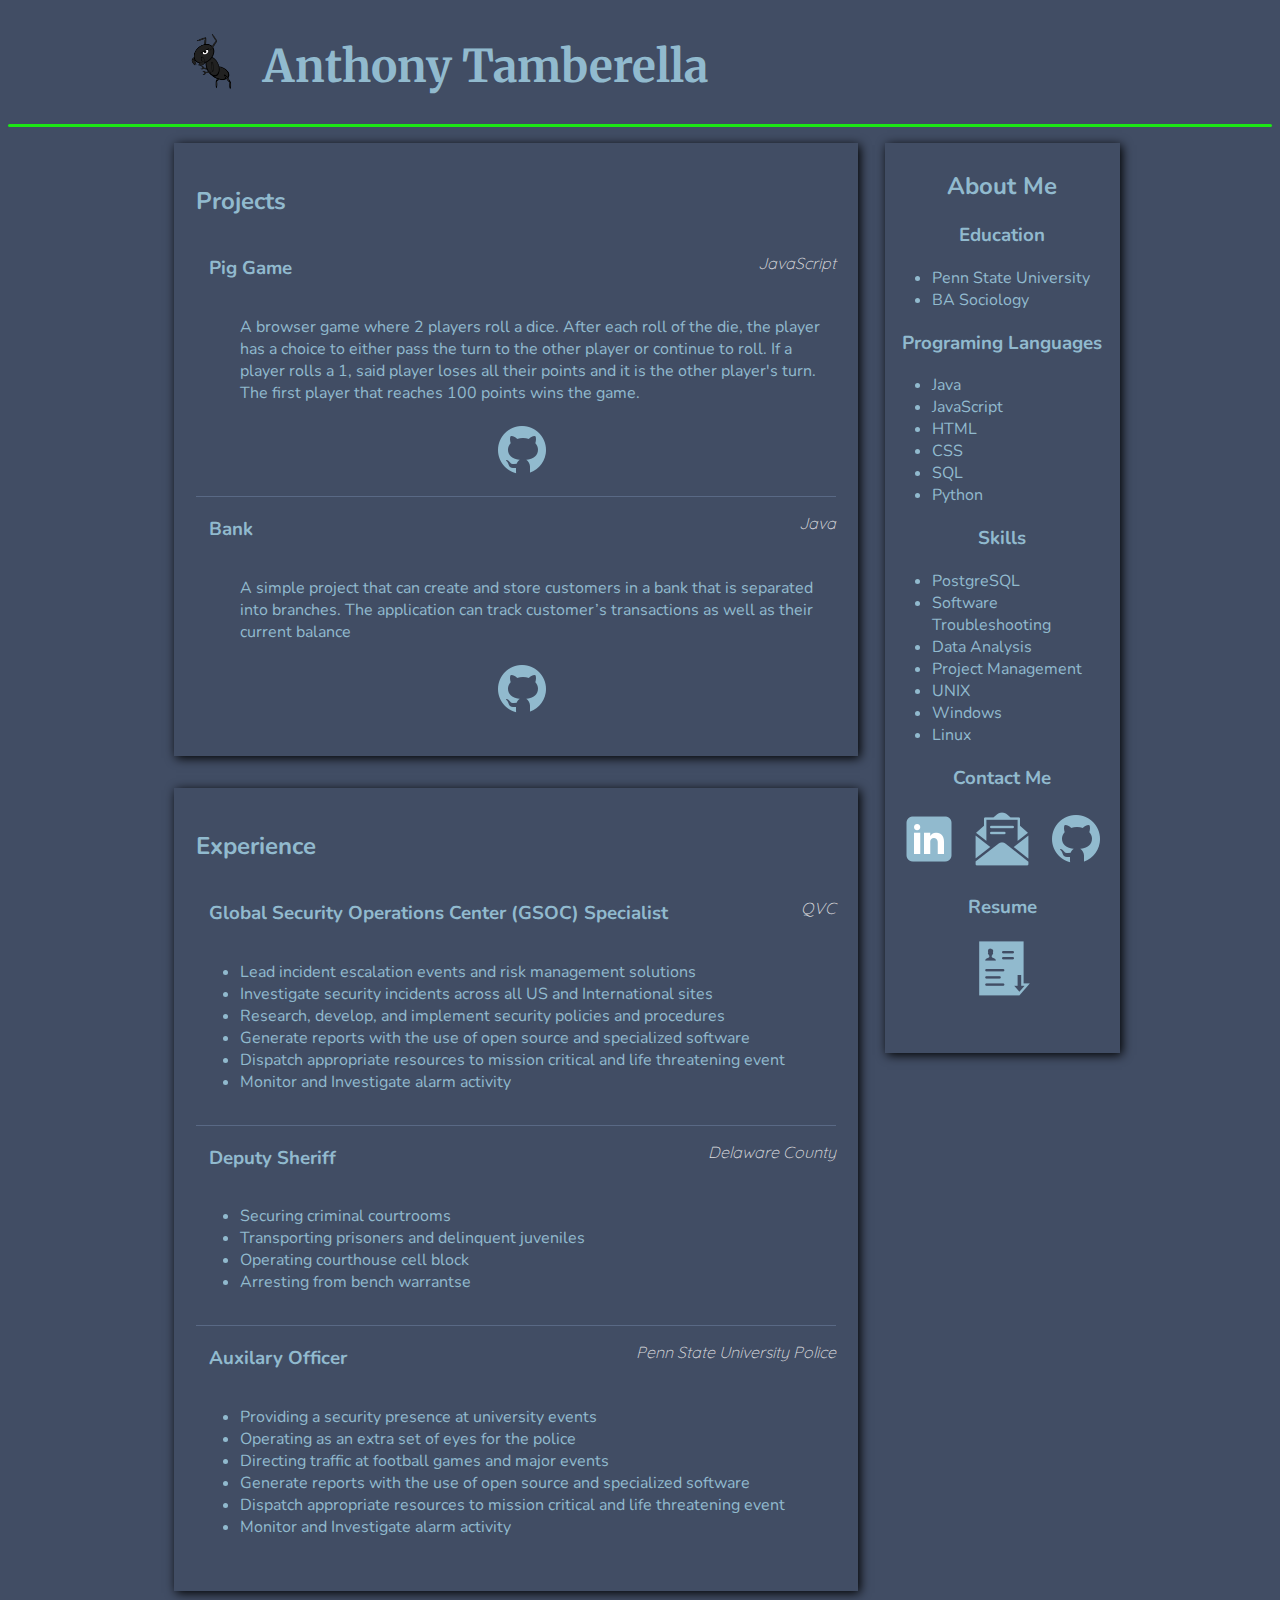
==== index.html @ fe9c90d5 "made mobile friendly" ====
<!DOCTYPE html>
<html lang="en">
  <head>
    <meta charset="UTF-8" />
    <meta http-equiv="X-UA-Compatible" content="IE=edge" />
    <meta name="viewport" content="width=device-width, initial-scale=1.0" />
    <link rel="stylesheet" href="style.css" />
    <link rel="preconnect" href="https://fonts.googleapis.com">
<link rel="preconnect" href="https://fonts.gstatic.com" crossorigin>
<link href="https://fonts.googleapis.com/css2?family=Quicksand:wght@300&display=swap" rel="stylesheet">
<link rel="preconnect" href="https://fonts.googleapis.com">
<link rel="preconnect" href="https://fonts.gstatic.com" crossorigin>
<link href="https://fonts.googleapis.com/css2?family=Nunito&display=swap" rel="stylesheet"> 
<link rel="preconnect" href="https://fonts.googleapis.com">
<link rel="preconnect" href="https://fonts.gstatic.com" crossorigin>
<link href="https://fonts.googleapis.com/css2?family=Merriweather:wght@300&display=swap" rel="stylesheet"> 
    <title>Anthony Tamberella
    </title>
  </head>
  <body>
    <header>
      <img src="Ant.png" alt="" />
      <h1>Anthony Tamberella</h1>
    </header>
      </section>
    <div class="nav"></div>
    <div class="format">
        <div class="mainContent">
            <section class="card">
                <h2 class="sectionTitle">Projects</h2>
                 <div class="grid">
                    <h3 class="name">Pig Game</h3>
                    <h3 class="programLang">JavaScript</h3>
                     <p class="content">
                        A browser game where 2 players roll a dice. After each roll of the
                        die, the player has a choice to either pass the turn to the other
                        player or continue to roll. If a player rolls a 1, said player loses
                        all their points and it is the other player's turn. The first player
                        that reaches 100 points wins the game.
                    </p>
                    <a href="https://github.com/Anttam/javascriptCourse/tree/master/07-Pig-Game/starter"><img src="github-60.png" alt="link to gihub"/></a >
      </div>
      <div class="grid last">
        <h3 class="name">Bank</h3>
        <h3 class="programLang">Java</h3>
        <p class="content">
          A simple project that can create and store customers in a bank that is
          separated into branches. The application can track customer’s
          transactions as well as their current balance
        </p>
        <a href="https://github.com/Anttam/Bank"><img src="github-60.png" alt="link to gihub"/></a>
      </div>
    </section>
</section>
<section class="card">
  <h2 class="sectionTitle">Experience</h2>
  <div class="grid">
    <h3 class="name">Global Security Operations Center (GSOC) Specialist</h3>
    <h3 class="programLang">QVC</h3>
    <ul class="content">
        <li>Lead incident escalation events and risk management solutions</li>
        <li>Investigate security incidents across all US and International sites</li>
        <li>Research, develop, and implement security policies and procedures
        </li>
        <li>Generate reports with the use of open source and specialized software</li>
        <li>Dispatch appropriate resources to mission critical and life threatening event</li>
        <li>Monitor and Investigate alarm activity</li>
    </ul>
  </div>
  <div class="grid">
    <h3 class="name">Deputy Sheriff</h3>
    <h3 class="programLang">Delaware County </h3>
    <ul class="content">
        <li>Securing criminal courtrooms</li>
        <li>Transporting prisoners and delinquent juveniles </li>
        <li>Operating courthouse cell block </li>
        <li>Arresting from bench warrantse</li>
    </ul> 
  </div>
  <div class="grid last">
    <h3 class="name">Auxilary Officer</h3>
    <h3 class="programLang">Penn State University Police </h3>
    <ul class="content">
        <li>Providing a security presence at university events </li>
        <li>Operating as an extra set of eyes for the police</li>
        <li>Directing traffic at football games and major events</li>
        <li>Generate reports with the use of open source and specialized software</li>
        <li>Dispatch appropriate resources to mission critical and life threatening event</li>
        <li>Monitor and Investigate alarm activity</li>
    </ul>
  </div>
</div>
<div class="about">
    <section class="about-card">
        <h2 class="sectionTitle">About Me</h2>
            <h3 class="name">Education</h3>
             <ul>
                 <li>Penn State University</li>
                    <li>BA Sociology</li>
             </ul>
            <h3 class="name">Programing Languages</h3>
             <ul>
                 <li>Java</li>
                    <li>JavaScript</li>
                    <li>HTML</li>
                    <li>CSS</li>
                    <li>SQL</li>
                    <li>Python</li>
             </ul>
             <h3 class="name">Skills</h3>
             <ul>
                 <li>PostgreSQL</li>
                    <li>Software Troubleshooting</li>
                    <li>Data Analysis</li>
                    <li>Project Management </li>
                    <li>UNIX</li>
                    <li>Windows</li>
                    <li>Linux</li>
             </ul>
             <h3>Contact Me</h3>
             <ul class = "contact-container">
               <li><a href="https://www.linkedin.com/in/anthony-tamberella-30140011b/"><img src="linkedin-60.png" alt="linkedin icon" /></a></li>
               <li><a href="mailto:anttam95@gmail.com"><img src="email-open-60.png" alt="email icon" /></a></li>
               <li><a href="https://github.com/Anttam"><img src="github-60.png" alt="github icon" /></a></li>
             </ul>
             <h3>Resume</h3>
             <a href="Anthony Tamberella Resume.pdf" > <img src="download-resume-60.png" alt="resume download" /></a>
</section>
</div>
</section>
  </body>
</html>
---- style.css ----
/* colors
dark blue                   #414D64
accent light blue           #596985
very light blue          #91BACE
gray                     #5A656C
 */

body{
    background-color:  #414D64 ;
    color: #91BACE;
    font-family: 'Nunito', sans-serif;
}
header{
   display:flex;
    max-width: 960px;
    margin: auto;
}
header img {
    height: 65px;
    width: 65px;
    margin-top: 1.3rem;
    margin-left: 2%;
}
header h1{
    align-self: center;
    font-family: 'Merriweather', serif;
    margin-left: 2%;
    font-size: 45px; 
    min-width: 400px;
}
 .nav{
    height: 3px;
    background-color: #1CE815;
    border-radius: 15px;
    -moz-border-radius: 15px;
}
section {
    margin-top: 1rem;
    margin-left: 2%;
    margin-bottom: 2rem;
    max-width: 40rem;
    padding: 3%;
    box-shadow: 2px 2px 10px 0px black;
}

.format{
    display: flex;
  max-width: 960px;
  margin: auto;
}
.about{
    position: static;
    width: 24rem;
}
.mainContent{
    position: static;
    width: 75%
   
}
.card{
      max-width: 40rem;
}

.grid{
    display: grid;
    padding-left: 2%;
    padding-bottom: 1rem;
      border-bottom-style: solid;
      border-bottom-width: 1px;
      border-bottom-color:  #596985;
}

.name{
    grid-column: 1;
    grid-row: 1;
}
.programLang{
    grid-column: 3;
    color:#E0E0E2;
    font-family: 'Quicksand', sans-serif;
    font-style: italic;
    font-weight: 100;
    font-size:medium;
    grid-row:1;
    text-align: right;
}

.content{
    padding-left: 5%;
    grid-row: 2;
    grid-column-end: span 3;
}
.grid a{
    display: flex;
    grid-row: 3;
    grid-column: 1;
    justify-content: center;
    align-self: center;
    grid-column-end: span 3;
}
.grid.last{
    border-bottom-style: none;
}
.about {
    width: 25%;
    text-align: center;
}
.about-card{
    padding-bottom: 3rem;
}
.about ul{
    text-align: left;
}
.contact-container{
    display: flex;
    padding-left: 0;
    list-style-type: none;
    justify-content: space-around;
    align-items: center;
}

@media screen and (max-width: 500px) {
    body{
        width: 92%;
    }
    .format {
        display: block;
      width: 100%;
    }
    .mainContent{
        width: 100%;
    }
    .about{
        width: 100%;
    }
    header{
        display :flex;
        margin-left: 0;
        margin-right: 1px;
    }
    header img{
        height: 45px;
        width: 45px;
        margin-top: 0;
        margin-left: 0;
        padding-top: 1rem;
        
    }
    header h1{
        font-size:  22px;
        align-self:flex-end;
        margin-left: -1px;
        padding-top: 1rem;   
  }
  .grid {
      padding-bottom: 1rem;
      border-bottom-style: solid;
      border-bottom-width: 1px;
      border-bottom-color:  #596985;
  }
}
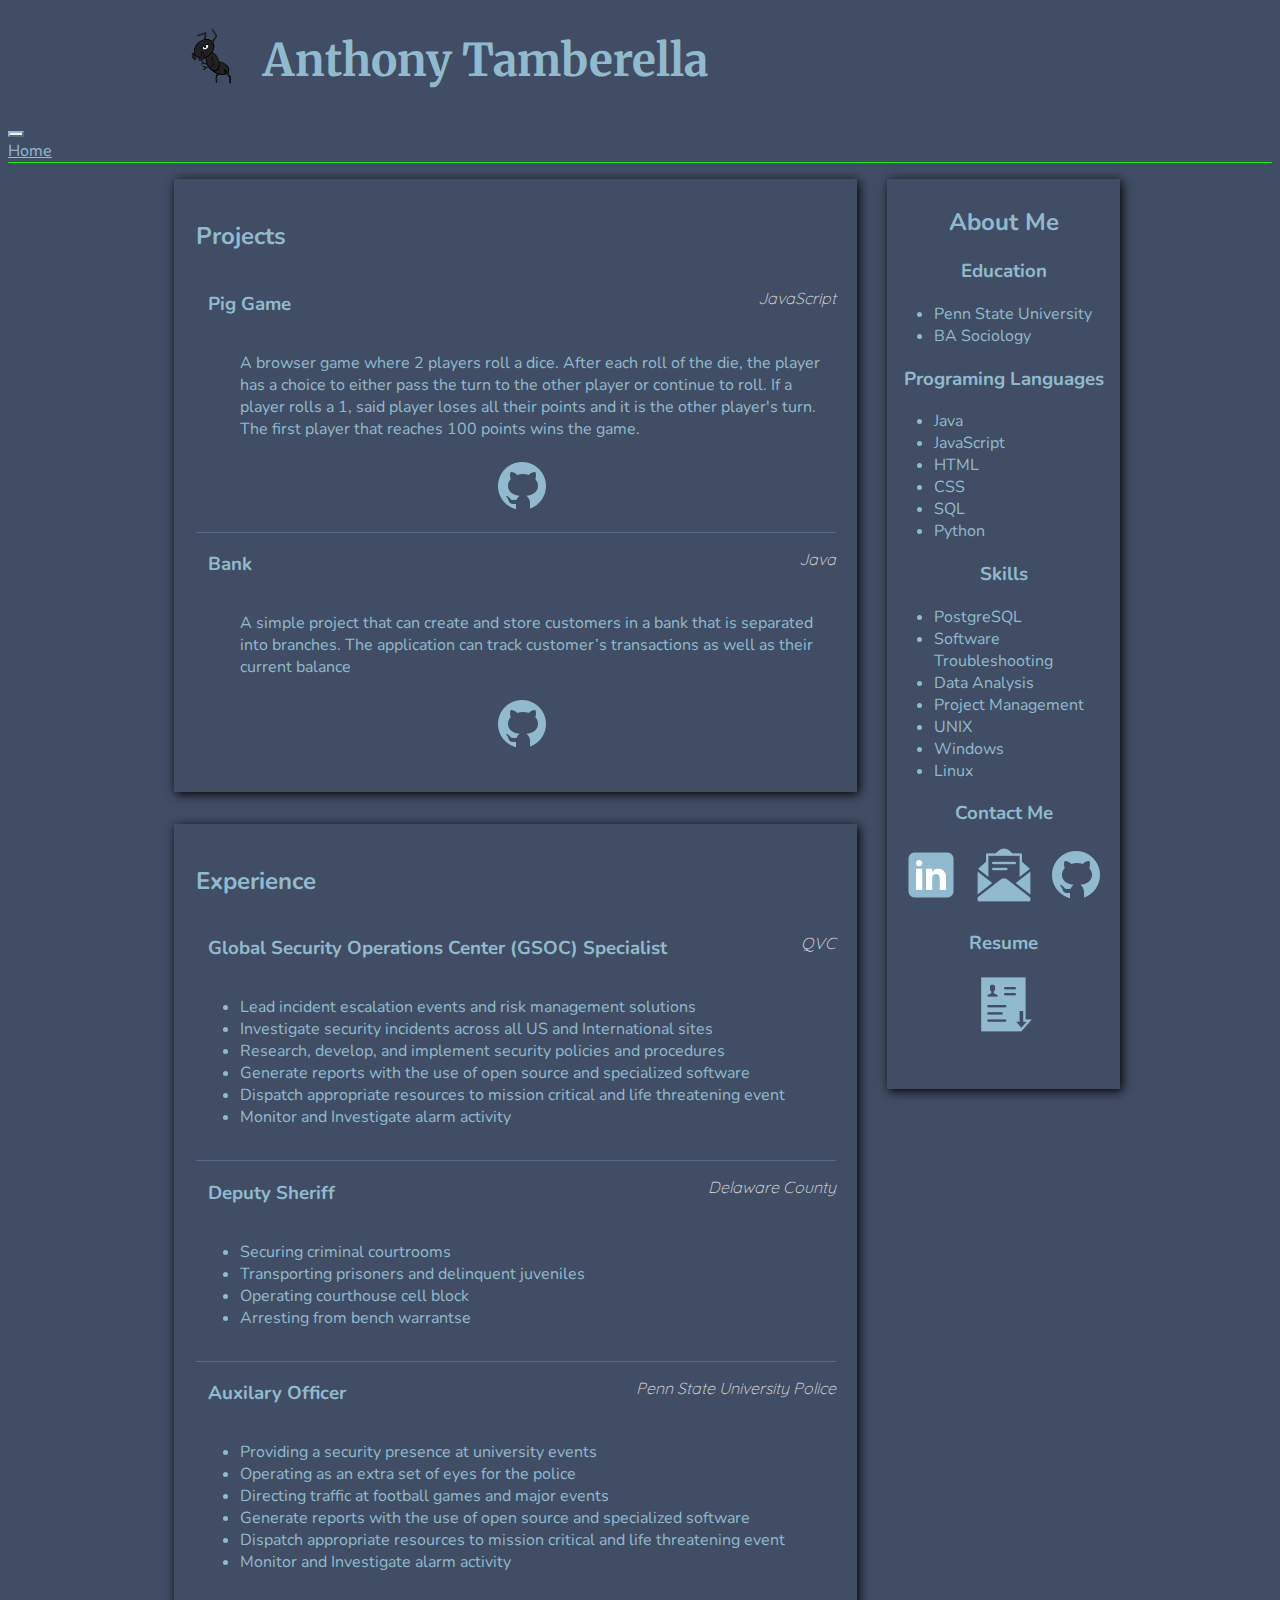
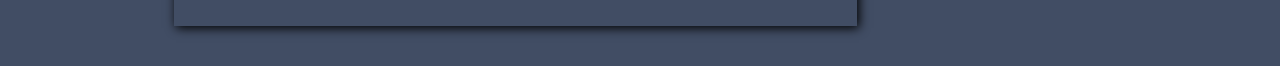
==== commit 9a11ec54: "added navbar using bootstrap" ====
--- a/index.html
+++ b/index.html
@@ -4,6 +4,7 @@
     <meta charset="UTF-8" />
     <meta http-equiv="X-UA-Compatible" content="IE=edge" />
     <meta name="viewport" content="width=device-width, initial-scale=1.0" />
+    <link href="https://cdn.jsdelivr.net/npm/bootstrap@5.1.3/dist/css/bootstrap.min.css" rel="stylesheet" integrity="sha384-1BmE4kWBq78iYhFldvKuhfTAU6auU8tT94WrHftjDbrCEXSU1oBoqyl2QvZ6jIW3" crossorigin="anonymous">
     <link rel="stylesheet" href="style.css" />
     <link rel="preconnect" href="https://fonts.googleapis.com">
 <link rel="preconnect" href="https://fonts.gstatic.com" crossorigin>
@@ -23,7 +24,21 @@
       <h1>Anthony Tamberella</h1>
     </header>
       </section>
-    <div class="nav"></div>
+      <nav class="navbar navbar-expand-lg navbar-dark navbar-background"  >
+        <div class="container">
+          <button class="navbar-toggler custom-toggler" type="button" data-bs-toggle="collapse" data-bs-target="#navbarNavAltMarkup" aria-controls="navbarNavAltMarkup" aria-expanded="false" aria-label="Toggle navigation">
+            <span class="navbar-toggler-icon"></span>
+          </button>
+          <div class="collapse navbar-collapse" id="navbarNavAltMarkup">
+            <div class="navbar-nav">
+              <a class="nav-link active" aria-current="page" href="index.html">Home</a>
+              <!-- <a class="nav-link" href="#">Features</a>
+              <a class="nav-link" href="#">Pricing</a>
+              <a class="nav-link disabled">Disabled</a> -->
+            </div>
+          </div>
+        </div>
+      </nav>
     <div class="format">
         <div class="mainContent">
             <section class="card">
@@ -128,5 +143,7 @@
 </section>
 </div>
 </section>
+<script src="https://cdn.jsdelivr.net/npm/bootstrap@5.1.3/dist/js/bootstrap.bundle.min.js" integrity="sha384-ka7Sk0Gln4gmtz2MlQnikT1wXgYsOg+OMhuP+IlRH9sENBO0LRn5q+8nbTov4+1p" crossorigin="anonymous"></script>
+
   </body>
 </html>
--- a/style.css
+++ b/style.css
@@ -18,7 +18,7 @@
 header img {
     height: 65px;
     width: 65px;
-    margin-top: 1.3rem;
+    margin-top: 1rem;
     margin-left: 2%;
 }
 header h1{
@@ -26,6 +26,7 @@
     font-family: 'Merriweather', serif;
     margin-left: 2%;
     font-size: 45px; 
+    margin-top: 1.5rem;
     min-width: 400px;
 }
  .nav{
@@ -51,6 +52,7 @@
 .about{
     position: static;
     width: 24rem;
+    margin-left: 1%;
 }
 .mainContent{
     position: static;
@@ -59,6 +61,7 @@
 }
 .card{
       max-width: 40rem;
+      background-color: #414D64;
 }
 
 .grid{
@@ -84,6 +87,7 @@
     grid-row:1;
     text-align: right;
 }
+
 
 .content{
     padding-left: 5%;
@@ -119,37 +123,60 @@
     align-items: center;
 }
 
-@media screen and (max-width: 500px) {
+.nav-link{
+    font-family: 'Nunito', sans-serif;
+    color:#91BACE !important
+}
+.navbar-background{
+    border-bottom: 1px solid #1CE815;
+    color:#91BACE !important
+}
+.navbar-toggler-color{
+    color:#91BACE
+}
+
+.custom-toggler .navbar-toggler-icon {
+    background-image: url("data:image/svg+xml;charset=utf8,%3Csvg viewBox='0 0 32 32' xmlns='http://www.w3.org/2000/svg'%3E%3Cpath stroke='rgba(145,186,206, 0.5)' stroke-width='2' stroke-linecap='round' stroke-miterlimit='10' d='M4 8h24M4 16h24M4 24h24'/%3E%3C/svg%3E");
+  }
+  
+  .custom-toggler.navbar-toggler {
+    border-color: #91BACE;
+  } 
+
+@media screen and (max-width: 428pt) {
+    html{
+       overflow-x: hidden;
+    }
     body{
-        width: 92%;
+        width: 100%;
+       overflow-x: hidden;
     }
     .format {
         display: block;
       width: 100%;
     }
     .mainContent{
-        width: 100%;
+        width: 97%;
+       
     }
     .about{
-        width: 100%;
+        width: 97%;
     }
     header{
         display :flex;
         margin-left: 0;
-        margin-right: 1px;
     }
     header img{
-        height: 45px;
-        width: 45px;
-        margin-top: 0;
-        margin-left: 0;
-        padding-top: 1rem;
-        
+        width : 65pt;
+        height: 65pt;
+        margin-left: 1rem;
+        margin-top: 2rem;
+        padding-top: 1rem; 
     }
     header h1{
-        font-size:  22px;
+        font-size: 30pt;
         align-self:flex-end;
-        margin-left: -1px;
+        margin-left: 1rem;
         padding-top: 1rem;   
   }
   .grid {
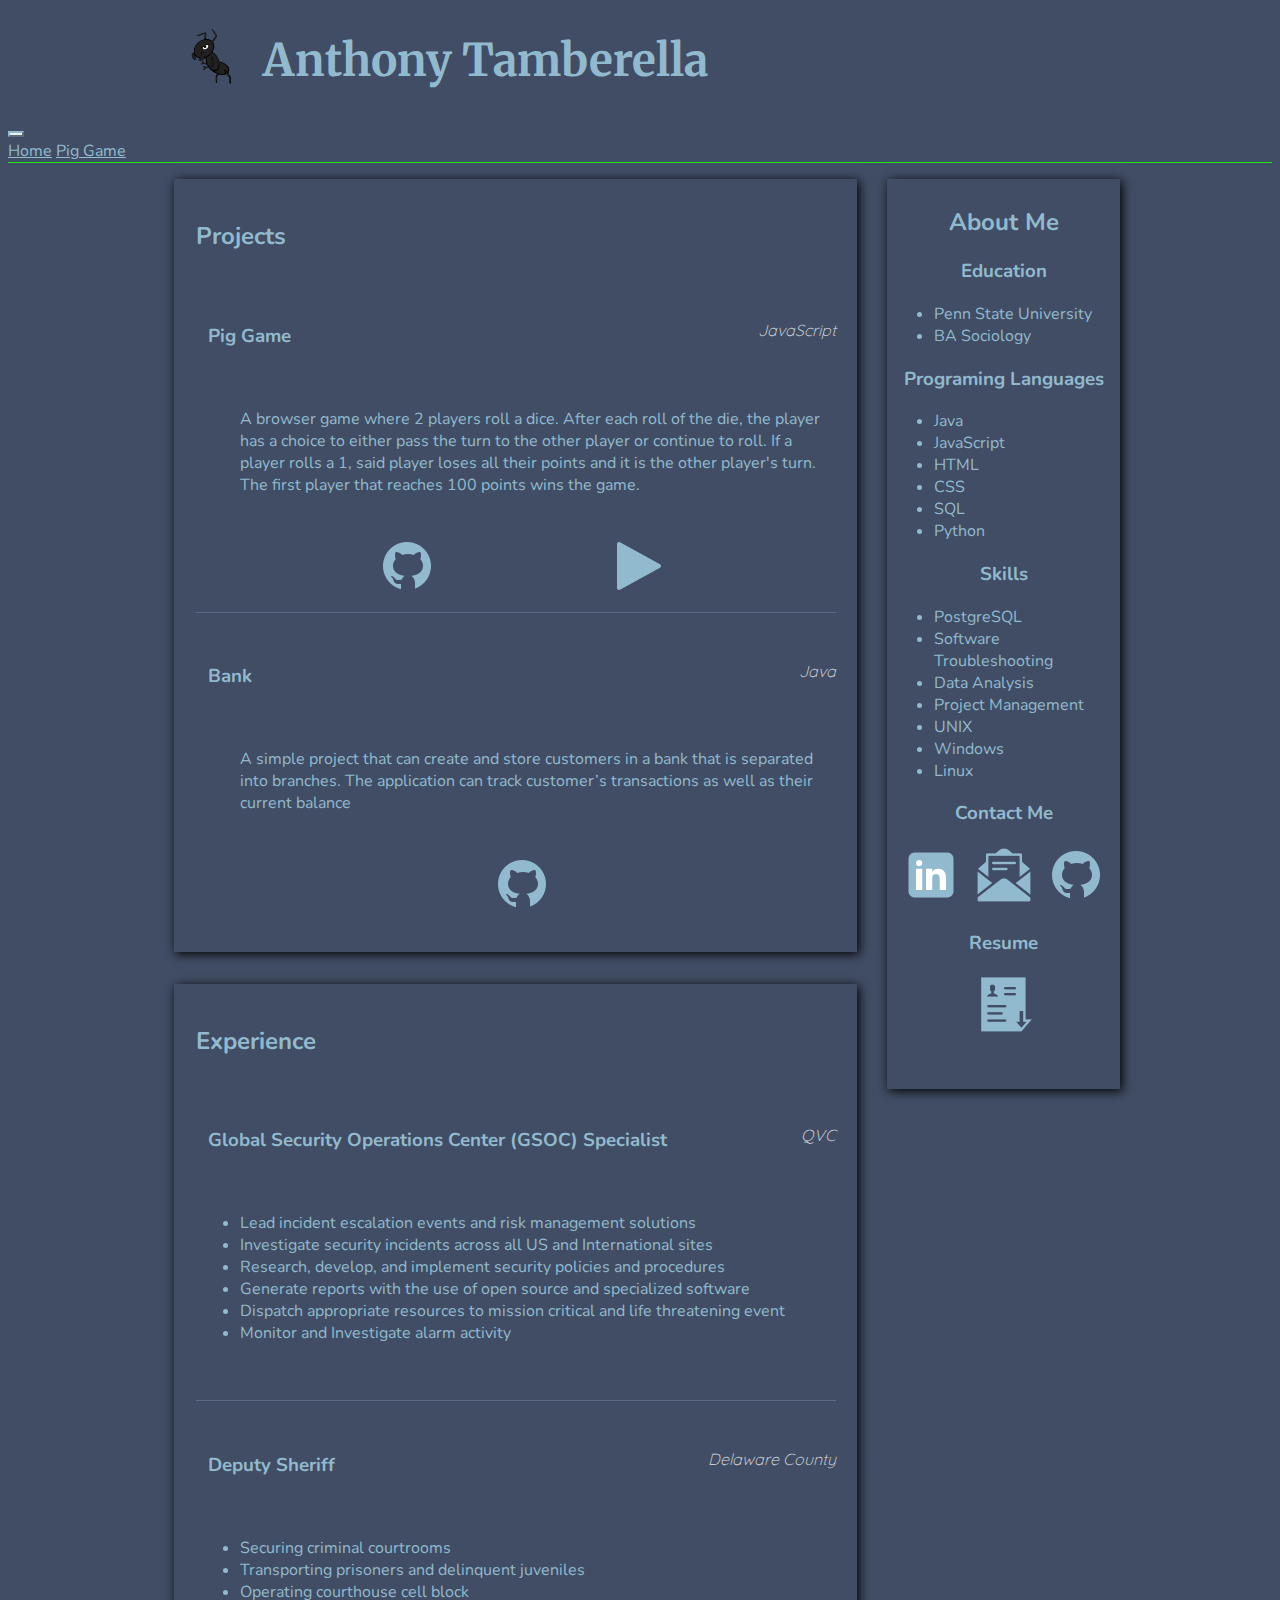
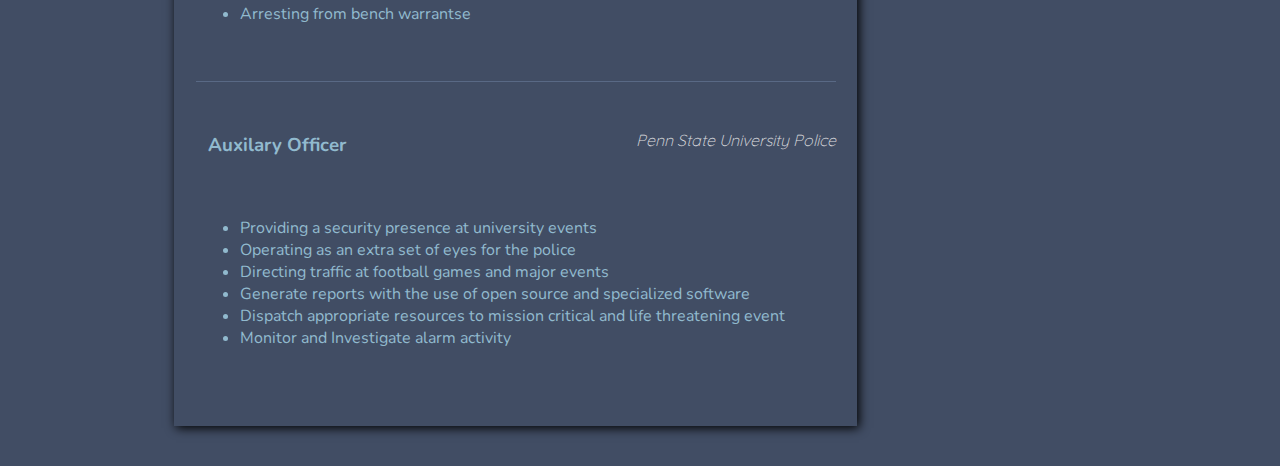
==== commit 7cf54353: "added the pig game page" ====
--- a/index.html
+++ b/index.html
@@ -5,7 +5,7 @@
     <meta http-equiv="X-UA-Compatible" content="IE=edge" />
     <meta name="viewport" content="width=device-width, initial-scale=1.0" />
     <link href="https://cdn.jsdelivr.net/npm/bootstrap@5.1.3/dist/css/bootstrap.min.css" rel="stylesheet" integrity="sha384-1BmE4kWBq78iYhFldvKuhfTAU6auU8tT94WrHftjDbrCEXSU1oBoqyl2QvZ6jIW3" crossorigin="anonymous">
-    <link rel="stylesheet" href="style.css" />
+    <link rel="stylesheet" href="home/style.css" />
     <link rel="preconnect" href="https://fonts.googleapis.com">
 <link rel="preconnect" href="https://fonts.gstatic.com" crossorigin>
 <link href="https://fonts.googleapis.com/css2?family=Quicksand:wght@300&display=swap" rel="stylesheet">
@@ -20,7 +20,7 @@
   </head>
   <body>
     <header>
-      <img src="Ant.png" alt="" />
+      <img src="home/Ant.png" alt="" />
       <h1>Anthony Tamberella</h1>
     </header>
       </section>
@@ -32,8 +32,8 @@
           <div class="collapse navbar-collapse" id="navbarNavAltMarkup">
             <div class="navbar-nav">
               <a class="nav-link active" aria-current="page" href="index.html">Home</a>
-              <!-- <a class="nav-link" href="#">Features</a>
-              <a class="nav-link" href="#">Pricing</a>
+              <a class="nav-link" href="pig-game.html">Pig Game</a>
+              <!-- <a class="nav-link" href="#">Pricing</a>
               <a class="nav-link disabled">Disabled</a> -->
             </div>
           </div>
@@ -53,7 +53,10 @@
                         all their points and it is the other player's turn. The first player
                         that reaches 100 points wins the game.
                     </p>
-                    <a href="https://github.com/Anttam/javascriptCourse/tree/master/07-Pig-Game/starter"><img src="github-60.png" alt="link to gihub"/></a >
+                    <div class="links">
+                    <a href="https://github.com/Anttam/javascriptCourse/tree/master/07-Pig-Game/starter"><img src="home/github-60.png" alt="link to gihub"/></a>
+                    <a href="pig-game.html"><img src="home/play-60.png" alt="link to pig-game"/></a>
+                  </div>
       </div>
       <div class="grid last">
         <h3 class="name">Bank</h3>
@@ -63,7 +66,7 @@
           separated into branches. The application can track customer’s
           transactions as well as their current balance
         </p>
-        <a href="https://github.com/Anttam/Bank"><img src="github-60.png" alt="link to gihub"/></a>
+        <a href="https://github.com/Anttam/Bank"><img src="home/github-60.png" alt="link to gihub"/></a>
       </div>
     </section>
 </section>
@@ -134,12 +137,12 @@
              </ul>
              <h3>Contact Me</h3>
              <ul class = "contact-container">
-               <li><a href="https://www.linkedin.com/in/anthony-tamberella-30140011b/"><img src="linkedin-60.png" alt="linkedin icon" /></a></li>
-               <li><a href="mailto:anttam95@gmail.com"><img src="email-open-60.png" alt="email icon" /></a></li>
-               <li><a href="https://github.com/Anttam"><img src="github-60.png" alt="github icon" /></a></li>
+               <li><a href="https://www.linkedin.com/in/anthony-tamberella-30140011b/"><img src="home/linkedin-60.png" alt="linkedin icon" /></a></li>
+               <li><a href="mailto:anttam95@gmail.com"><img src="home/email-open-60.png" alt="email icon" /></a></li>
+               <li><a href="https://github.com/Anttam"><img src="home/github-60.png" alt="github icon" /></a></li>
              </ul>
              <h3>Resume</h3>
-             <a href="Anthony Tamberella Resume.pdf" > <img src="download-resume-60.png" alt="resume download" /></a>
+             <a href="Anthony Tamberella Resume.pdf" > <img src="home/download-resume-60.png" alt="resume download" /></a>
 </section>
 </div>
 </section>
--- a/home/style.css
+++ b/home/style.css
@@ -0,0 +1,201 @@
+/* colors
+dark blue                   #414D64
+accent light blue           #596985
+very light blue          #91BACE
+gray                     #5A656C
+ */
+
+body{
+    background-color:  #414D64 ;
+    color: #91BACE;
+    font-family: 'Nunito', sans-serif;
+}
+header{
+   display:flex;
+    max-width: 960px;
+    margin: auto;
+}
+header img {
+    height: 65px;
+    width: 65px;
+    margin-top: 1rem;
+    margin-left: 2%;
+}
+header h1{
+    align-self: center;
+    font-family: 'Merriweather', serif;
+    margin-left: 2%;
+    font-size: 45px; 
+    margin-top: 1.5rem;
+    min-width: 400px;
+}
+ .nav{
+    height: 3px;
+    background-color: #1CE815;
+    border-radius: 15px;
+    -moz-border-radius: 15px;
+}
+section {
+    margin-top: 1rem;
+    margin-left: 2%;
+    margin-bottom: 2rem;
+    max-width: 40rem;
+    padding: 3%;
+    box-shadow: 2px 2px 10px 0px black;
+}
+
+.format{
+    display: flex;
+  max-width: 960px;
+  margin: auto;
+}
+.about{
+    position: static;
+    width: 24rem;
+    margin-left: 1%;
+}
+.mainContent{
+    position: static;
+    width: 75%
+   
+}
+.card{
+      max-width: 40rem;
+      background-color: #414D64;
+}
+
+.grid{
+    display: grid;
+    padding-left: 2%;
+    padding-bottom: 1rem;
+    padding-top: 2rem;
+      border-bottom-style: solid;
+      border-bottom-width: 1px;
+      border-bottom-color:  #596985;
+}
+
+.name{
+    grid-column: 1;
+    grid-row: 1;
+}
+.programLang{
+    grid-column: 3;
+    color:#E0E0E2;
+    font-family: 'Quicksand', sans-serif;
+    font-style: italic;
+    font-weight: 100;
+    font-size:medium;
+    grid-row:1;
+    text-align: right;
+}
+
+
+.content{
+    padding-left: 5%;
+    padding-top: 1.5rem;
+    padding-bottom: 1.5rem;
+    grid-row: 2;
+    grid-column-end: span 3;
+}
+.grid a{
+    display: flex;
+    grid-row: 3;
+    grid-column: 1;
+    justify-content:center;
+    align-self: center;
+    grid-column-end: span 3;
+}
+.grid.last{
+    border-bottom-style: none;
+}
+.links{
+    display: flex;
+    grid-row: 3;
+    grid-column-end: span 3;
+    justify-content: space-evenly;
+}
+.about {
+    width: 25%;
+    text-align: center;
+}
+.about-card{
+    padding-bottom: 3rem;
+}
+.about ul{
+    text-align: left;
+}
+.contact-container{
+    display: flex;
+    padding-left: 0;
+    list-style-type: none;
+    justify-content: space-around;
+    align-items: center;
+}
+
+.nav-link{
+    font-family: 'Nunito', sans-serif;
+    color:#91BACE !important
+}
+.navbar-background{
+    border-bottom: 1px solid #1CE815;
+    color:#91BACE !important
+}
+.navbar-toggler-color{
+    color:#91BACE
+}
+
+.custom-toggler .navbar-toggler-icon {
+    background-image: url("data:image/svg+xml;charset=utf8,%3Csvg viewBox='0 0 32 32' xmlns='http://www.w3.org/2000/svg'%3E%3Cpath stroke='rgba(145,186,206, 0.5)' stroke-width='2' stroke-linecap='round' stroke-miterlimit='10' d='M4 8h24M4 16h24M4 24h24'/%3E%3C/svg%3E");
+  }
+  
+  .custom-toggler.navbar-toggler {
+    border-color: #91BACE;
+  } 
+
+@media screen and (max-width: 428pt) {
+    html{
+       overflow-x: hidden;
+    }
+    body{
+        width: 100%;
+       overflow-x: hidden;
+    }
+    .format {
+        display: block;
+      width: 100%;
+    }
+    .mainContent{
+        width: 97%;
+       
+    }
+    .about{
+        width: 97%;
+    }
+    header{
+        display :flex;
+        margin-left: 0;
+    }
+    header img{
+        width : 65pt;
+        height: 65pt;
+        margin-left: 1rem;
+        margin-top: 2rem;
+        padding-top: 1rem; 
+    }
+    header h1{
+        font-size: 30pt;
+        align-self:flex-end;
+        margin-left: 1rem;
+        padding-top: 1rem;   
+  }
+  .grid {
+      padding-bottom: 1rem;
+      border-bottom-style: solid;
+      border-bottom-width: 1px;
+      border-bottom-color:  #596985;
+  }
+  .nav-link{
+      font-size: xx-large;
+  }
+}
+
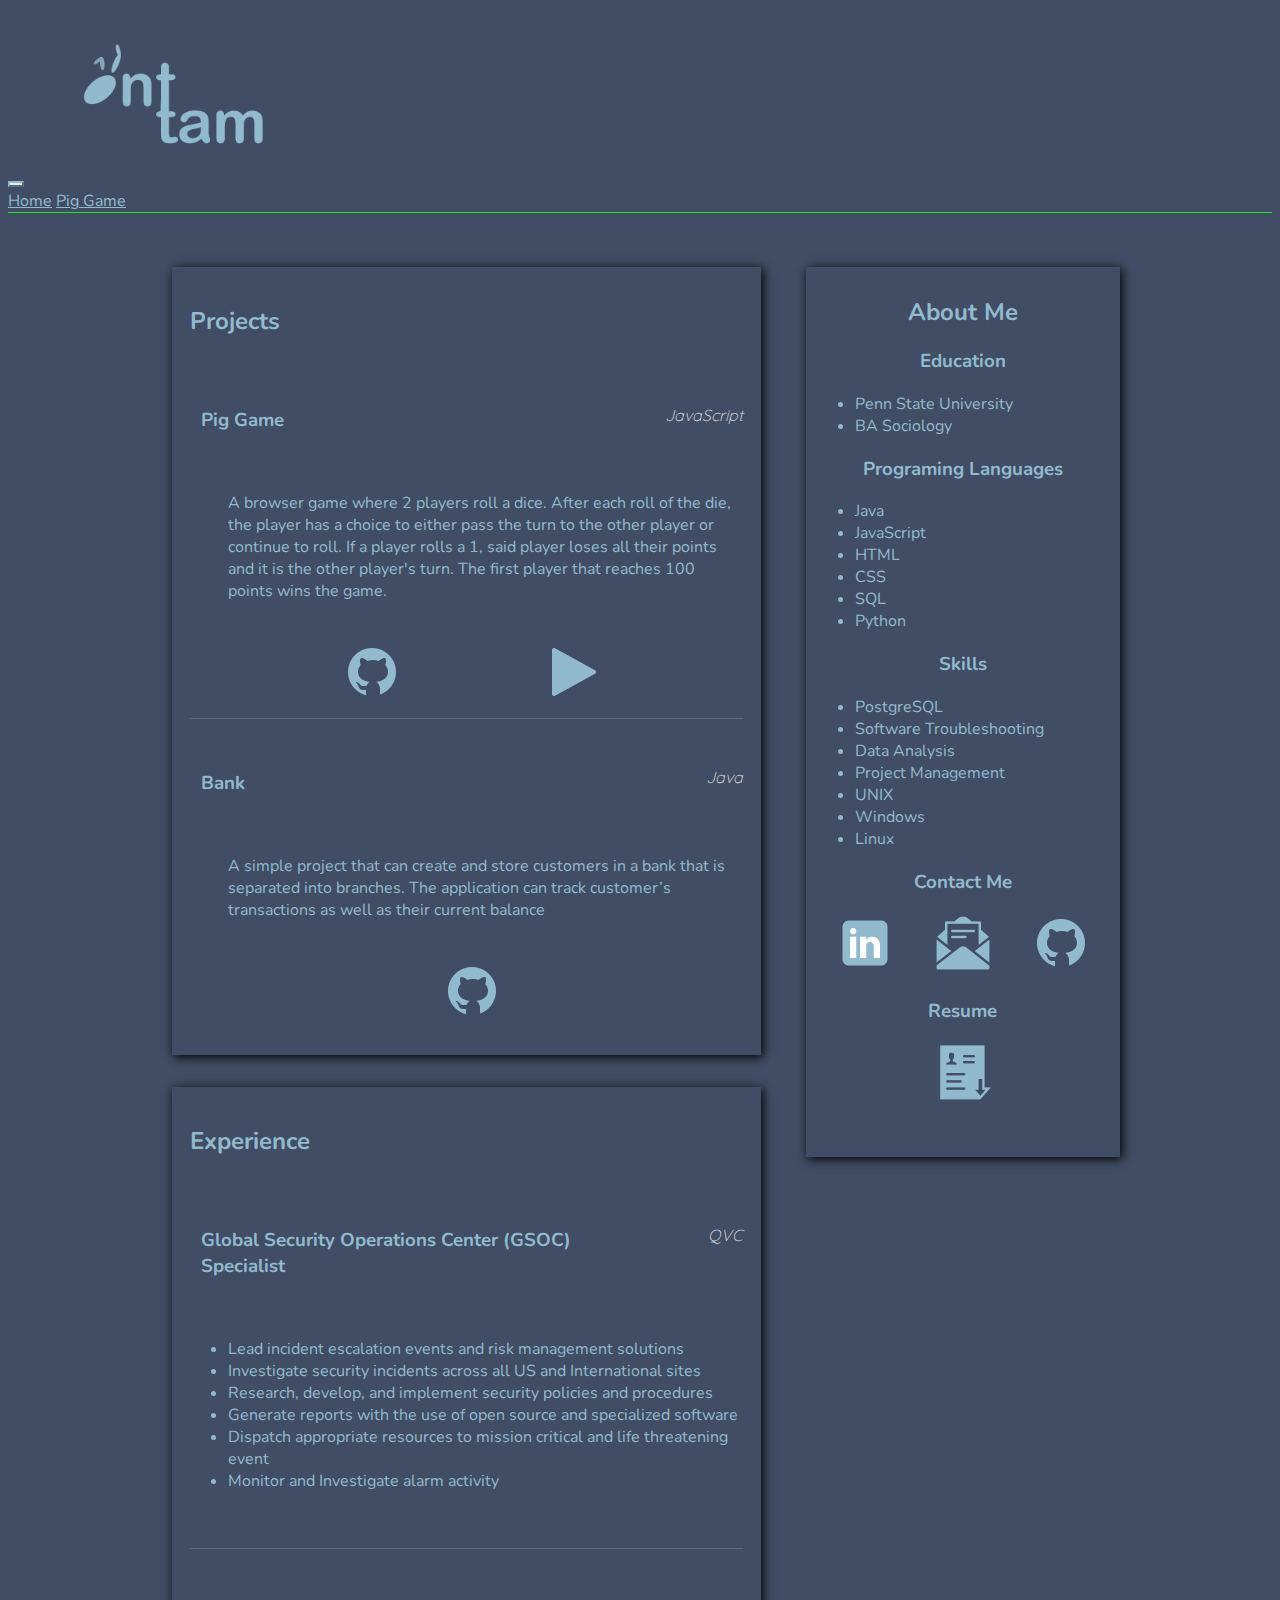
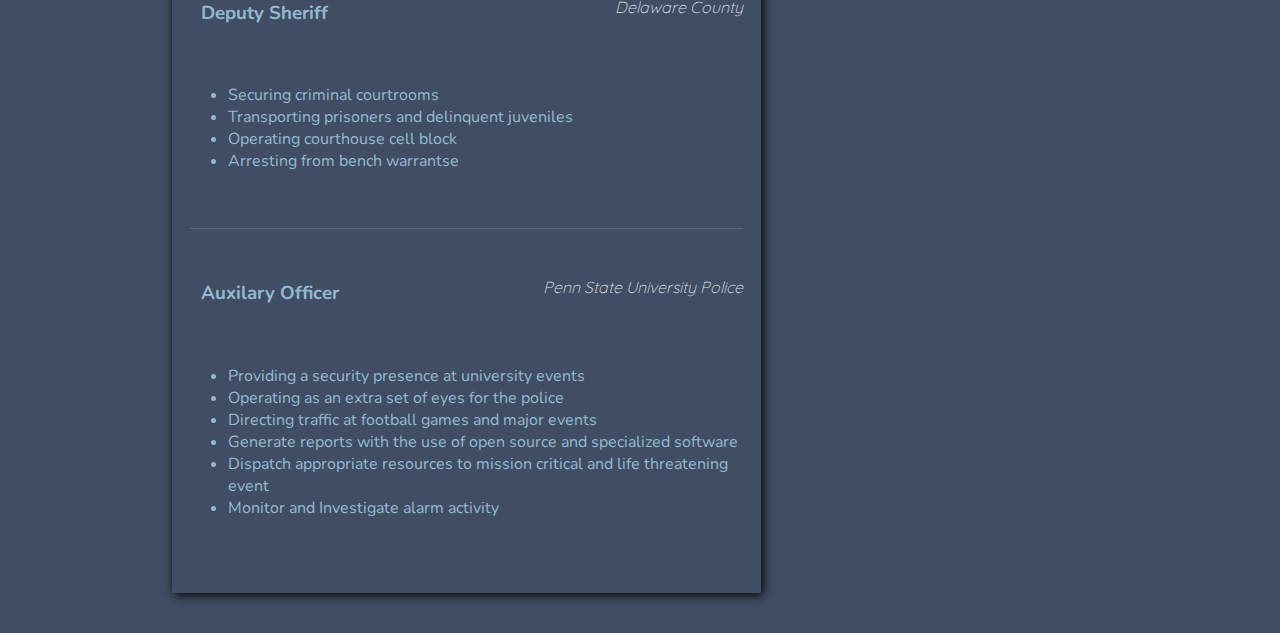
==== commit 308b39e5: "added wordmark and adjusted margins" ====
--- a/index.html
+++ b/index.html
@@ -3,10 +3,14 @@
   <head>
     <meta charset="UTF-8" />
     <meta http-equiv="X-UA-Compatible" content="IE=edge" />
+    <meta name="description" content="Personal website of Anthony Tamberella." />
+    <meta name="keywords" content="Anthony Tamberella, personal site, Tamberella," />
     <meta name="viewport" content="width=device-width, initial-scale=1.0" />
+    <meta name="google-site-verification" content="ySu4fnuN_LgH-kmbUZa3Tr0ext9cMue4wIqOq_ZFO1w" />
     <link href="https://cdn.jsdelivr.net/npm/bootstrap@5.1.3/dist/css/bootstrap.min.css" rel="stylesheet" integrity="sha384-1BmE4kWBq78iYhFldvKuhfTAU6auU8tT94WrHftjDbrCEXSU1oBoqyl2QvZ6jIW3" crossorigin="anonymous">
     <link rel="stylesheet" href="home/style.css" />
     <link rel="preconnect" href="https://fonts.googleapis.com">
+    <link rel="shortcut icon" href="home\Ant.png" type="image/x-icon">
 <link rel="preconnect" href="https://fonts.gstatic.com" crossorigin>
 <link href="https://fonts.googleapis.com/css2?family=Quicksand:wght@300&display=swap" rel="stylesheet">
 <link rel="preconnect" href="https://fonts.googleapis.com">
@@ -20,8 +24,7 @@
   </head>
   <body>
     <header>
-      <img src="home/Ant.png" alt="" />
-      <h1>Anthony Tamberella</h1>
+      <img src="home/anttam_wordmark.png" alt="" />
     </header>
       </section>
       <nav class="navbar navbar-expand-lg navbar-dark navbar-background"  >
@@ -142,7 +145,7 @@
                <li><a href="https://github.com/Anttam"><img src="home/github-60.png" alt="github icon" /></a></li>
              </ul>
              <h3>Resume</h3>
-             <a href="Anthony Tamberella Resume.pdf" > <img src="home/download-resume-60.png" alt="resume download" /></a>
+             <a href="home/Anthony Tamberella Resume.pdf" > <img src="home/download-resume-60.png" alt="resume download" /></a>
 </section>
 </div>
 </section>
--- a/home/style.css
+++ b/home/style.css
@@ -14,21 +14,14 @@
    display:flex;
     max-width: 960px;
     margin: auto;
+    margin-left: 5%;
 }
 header img {
-    height: 65px;
-    width: 65px;
-    margin-top: 1rem;
-    margin-left: 2%;
+    height: 200px;
+    width: 200px;
+    margin-bottom: -40px;
 }
-header h1{
-    align-self: center;
-    font-family: 'Merriweather', serif;
-    margin-left: 2%;
-    font-size: 45px; 
-    margin-top: 1.5rem;
-    min-width: 400px;
-}
+
  .nav{
     height: 3px;
     background-color: #1CE815;
@@ -45,14 +38,15 @@
 }
 
 .format{
+    padding-top: 3%;
     display: flex;
   max-width: 960px;
   margin: auto;
 }
 .about{
     position: static;
-    width: 24rem;
-    margin-left: 1%;
+    width: 26rem;
+    margin-left: 4%;
 }
 .mainContent{
     position: static;
@@ -115,11 +109,12 @@
     justify-content: space-evenly;
 }
 .about {
-    width: 25%;
+    width: 40%;
     text-align: center;
 }
 .about-card{
     padding-bottom: 3rem;
+
 }
 .about ul{
     text-align: left;
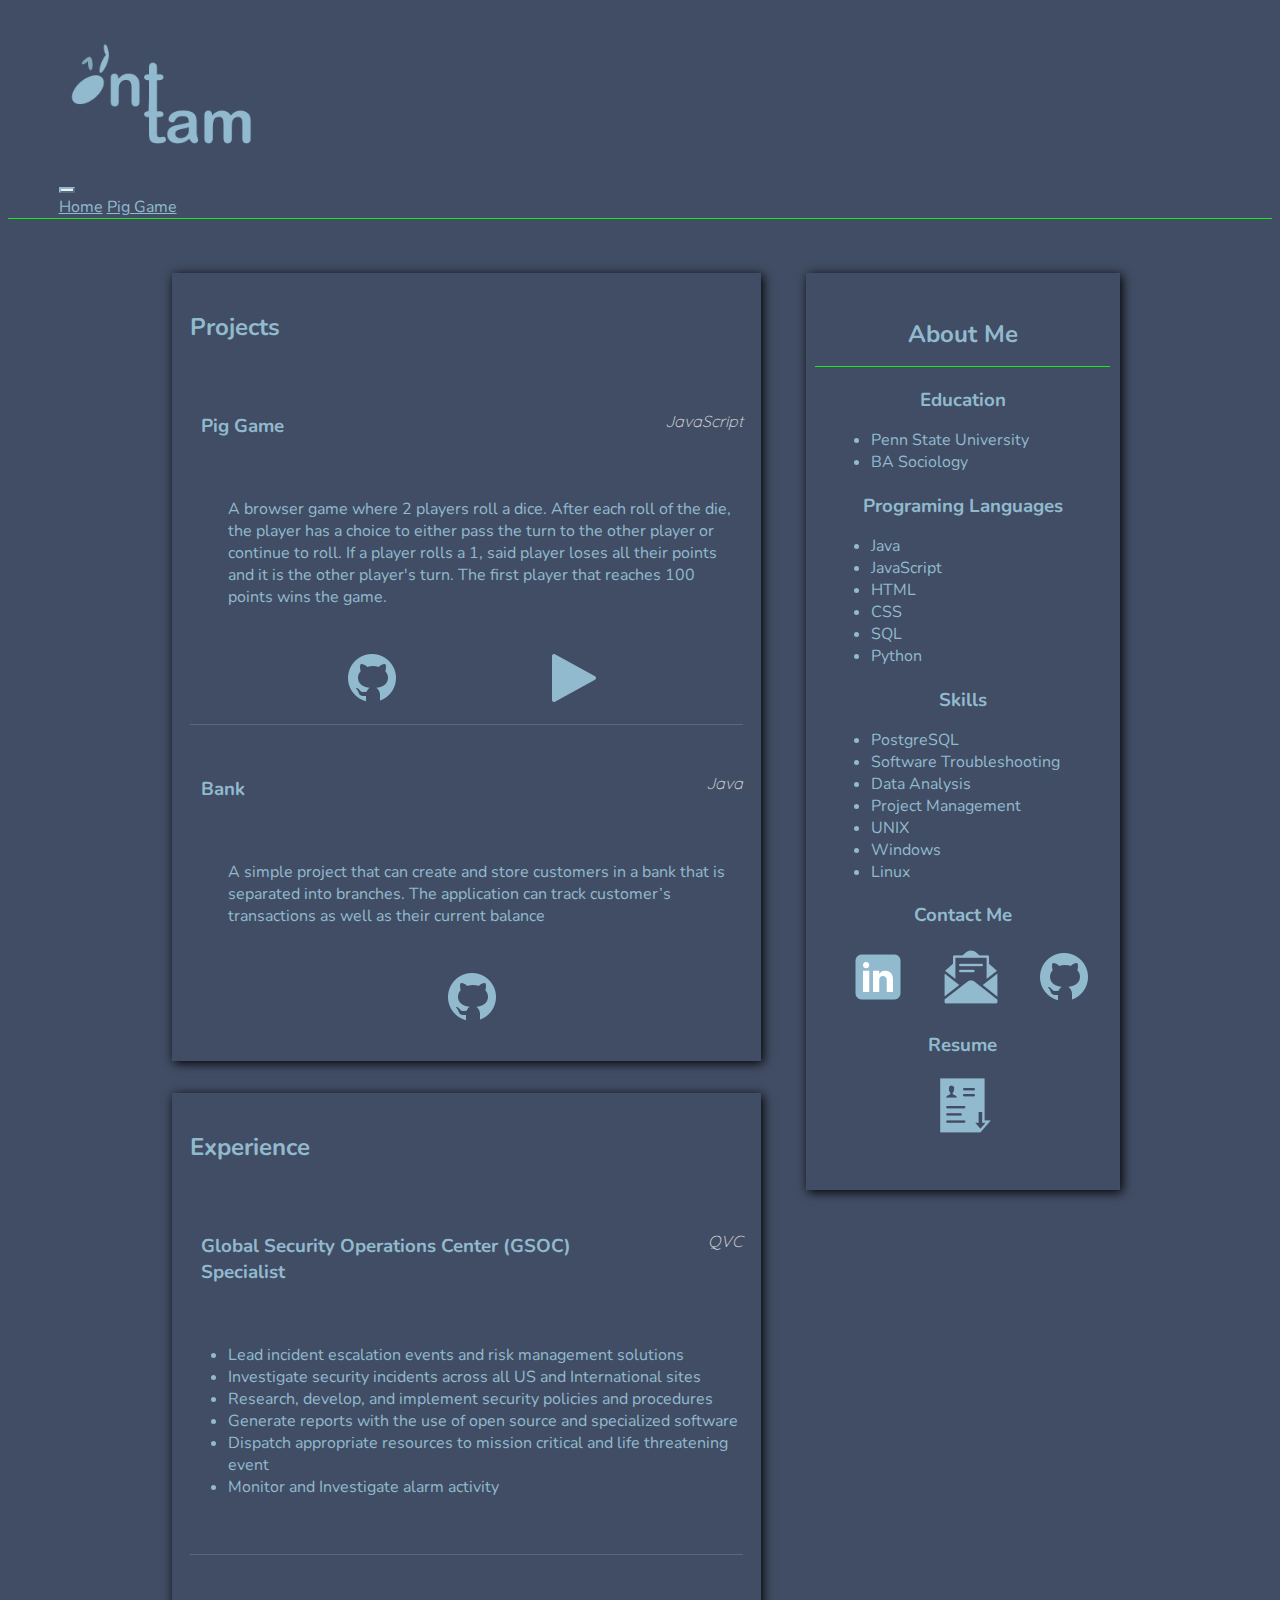
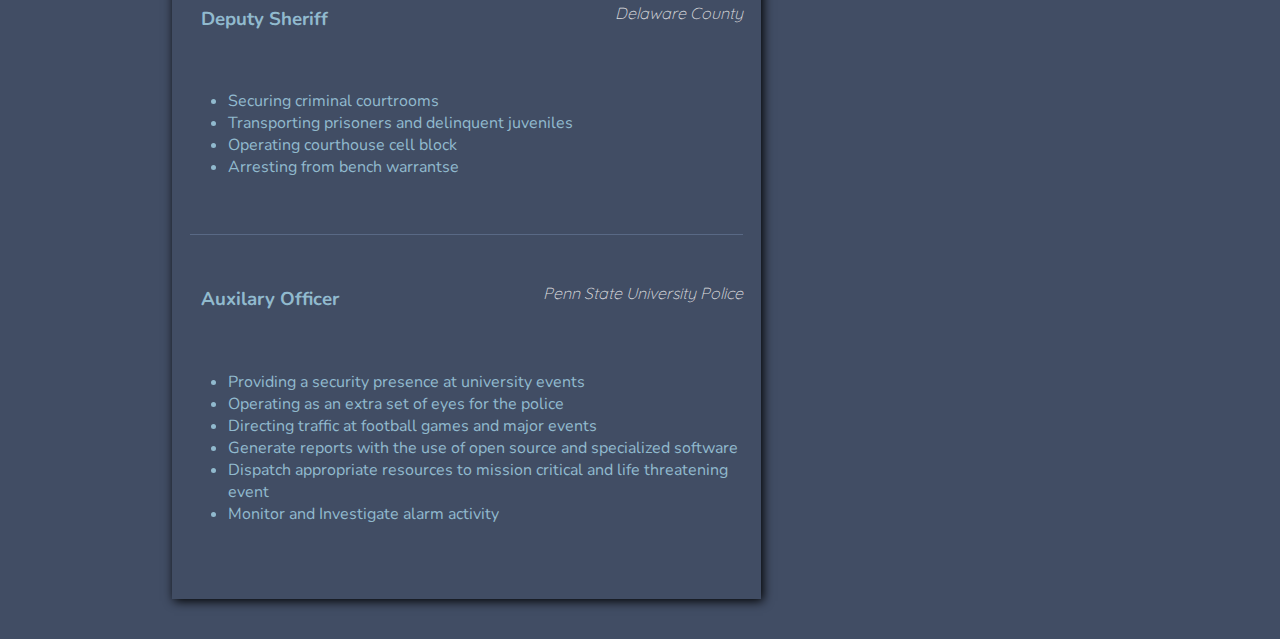
==== commit 1d757a82: "changed formatting and icon" ====
--- a/index.html
+++ b/index.html
@@ -10,7 +10,7 @@
     <link href="https://cdn.jsdelivr.net/npm/bootstrap@5.1.3/dist/css/bootstrap.min.css" rel="stylesheet" integrity="sha384-1BmE4kWBq78iYhFldvKuhfTAU6auU8tT94WrHftjDbrCEXSU1oBoqyl2QvZ6jIW3" crossorigin="anonymous">
     <link rel="stylesheet" href="home/style.css" />
     <link rel="preconnect" href="https://fonts.googleapis.com">
-    <link rel="shortcut icon" href="home\Ant.png" type="image/x-icon">
+    <link rel="shortcut icon"type="img/png" href="anttam_logo.png" type="image/x-icon" sizes="32x32">
 <link rel="preconnect" href="https://fonts.gstatic.com" crossorigin>
 <link href="https://fonts.googleapis.com/css2?family=Quicksand:wght@300&display=swap" rel="stylesheet">
 <link rel="preconnect" href="https://fonts.googleapis.com">
@@ -19,7 +19,7 @@
 <link rel="preconnect" href="https://fonts.googleapis.com">
 <link rel="preconnect" href="https://fonts.gstatic.com" crossorigin>
 <link href="https://fonts.googleapis.com/css2?family=Merriweather:wght@300&display=swap" rel="stylesheet"> 
-    <title>Anthony Tamberella
+    <title>anttam.com
     </title>
   </head>
   <body>
--- a/home/style.css
+++ b/home/style.css
@@ -10,24 +10,15 @@
     color: #91BACE;
     font-family: 'Nunito', sans-serif;
 }
-header{
-   display:flex;
-    max-width: 960px;
-    margin: auto;
-    margin-left: 5%;
-}
+
 header img {
     height: 200px;
     width: 200px;
     margin-bottom: -40px;
+    margin-left: 4%;
 }
 
- .nav{
-    height: 3px;
-    background-color: #1CE815;
-    border-radius: 15px;
-    -moz-border-radius: 15px;
-}
+
 section {
     margin-top: 1rem;
     margin-left: 2%;
@@ -112,12 +103,24 @@
     width: 40%;
     text-align: center;
 }
+.about .sectionTitle{
+    border-bottom:  solid 1px #1CE815;
+    padding: 1rem;
+}
+.about .name{
+    margin-top: 20px;
+    margin-bottom: 10px; 
+}
+
+
+
 .about-card{
     padding-bottom: 3rem;
 
 }
 .about ul{
     text-align: left;
+    margin-left: 1rem;
 }
 .contact-container{
     display: flex;
@@ -129,7 +132,7 @@
 
 .nav-link{
     font-family: 'Nunito', sans-serif;
-    color:#91BACE !important
+    color:#91BACE !important;
 }
 .navbar-background{
     border-bottom: 1px solid #1CE815;
@@ -146,6 +149,9 @@
   .custom-toggler.navbar-toggler {
     border-color: #91BACE;
   } 
+  .container{
+    margin-left: 4%;
+  }
 
 @media screen and (max-width: 428pt) {
     html{
@@ -165,24 +171,14 @@
     }
     .about{
         width: 97%;
-    }
-    header{
-        display :flex;
         margin-left: 0;
     }
     header img{
-        width : 65pt;
-        height: 65pt;
-        margin-left: 1rem;
-        margin-top: 2rem;
-        padding-top: 1rem; 
+        width : 200pt;
+        height: 200pt;
+        margin-top: 0rem;
     }
-    header h1{
-        font-size: 30pt;
-        align-self:flex-end;
-        margin-left: 1rem;
-        padding-top: 1rem;   
-  }
+
   .grid {
       padding-bottom: 1rem;
       border-bottom-style: solid;
